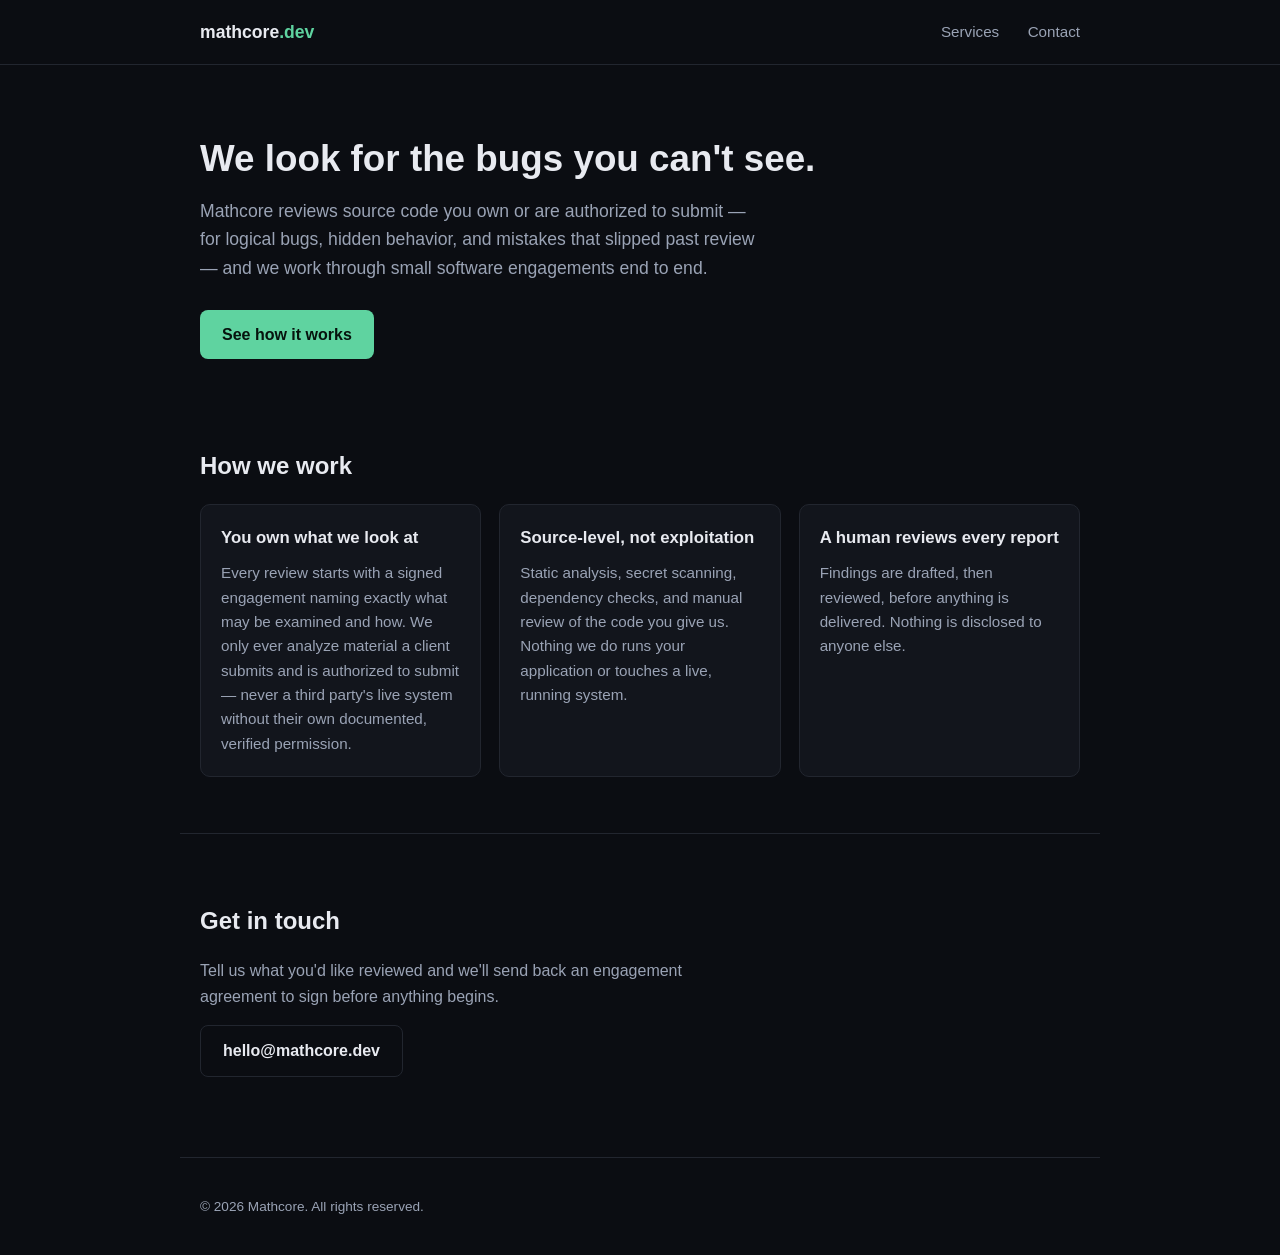
==== index.html @ 80feeaaf "Initial site: home + services pages Co-authored-by: Kiro <kiro@mathcore.dev>" ====
<!doctype html>
<html lang="en">
<head>
<meta charset="utf-8">
<meta name="viewport" content="width=device-width, initial-scale=1">
<title>Mathcore — security review and software engineering</title>
<meta name="description" content="Mathcore: source-level security review (the Bug Clinic), small software engagements, and applied security tooling.">
<link rel="stylesheet" href="/css/style.css">
</head>
<body>
<header class="site-header">
  <div class="wrap">
    <a class="brand" href="/">mathcore<span class="dot">.dev</span></a>
    <nav>
      <a href="/services.html">Services</a>
      <a href="/#contact">Contact</a>
    </nav>
  </div>
</header>

<main>
  <section class="hero wrap">
    <h1>We look for the bugs you can't see.</h1>
    <p class="lede">
      Mathcore reviews source code you own or are authorized to submit — for
      logical bugs, hidden behavior, and mistakes that slipped past review —
      and we work through small software engagements end to end.
    </p>
    <a class="cta" href="/services.html">See how it works</a>
  </section>

  <section class="wrap principles">
    <h2>How we work</h2>
    <div class="cards">
      <div class="card">
        <h3>You own what we look at</h3>
        <p>Every review starts with a signed engagement naming exactly what
          may be examined and how. We only ever analyze material a client
          submits and is authorized to submit — never a third party's live
          system without their own documented, verified permission.</p>
      </div>
      <div class="card">
        <h3>Source-level, not exploitation</h3>
        <p>Static analysis, secret scanning, dependency checks, and manual
          review of the code you give us. Nothing we do runs your
          application or touches a live, running system.</p>
      </div>
      <div class="card">
        <h3>A human reviews every report</h3>
        <p>Findings are drafted, then reviewed, before anything is
          delivered. Nothing is disclosed to anyone else.</p>
      </div>
    </div>
  </section>

  <section class="wrap contact" id="contact">
    <h2>Get in touch</h2>
    <p>Tell us what you'd like reviewed and we'll send back an engagement
      agreement to sign before anything begins.</p>
    <p><a class="cta-secondary" href="mailto:hello@mathcore.dev">hello@mathcore.dev</a></p>
  </section>
</main>

<footer class="site-footer wrap">
  <p>&copy; 2026 Mathcore. All rights reserved.</p>
</footer>
</body>
</html>
---- css/style.css ----
:root {
  --bg: #0b0d12;
  --bg-card: #12151c;
  --fg: #e8eaf0;
  --muted: #9aa3b5;
  --accent: #5fd3a0;
  --border: #22262f;
  --max: 920px;
}

* { box-sizing: border-box; }

body {
  margin: 0;
  background: var(--bg);
  color: var(--fg);
  font: 16px/1.6 -apple-system, "Segoe UI", Roboto, Helvetica, Arial, sans-serif;
}

.wrap { max-width: var(--max); margin: 0 auto; padding: 0 20px; }

.site-header {
  border-bottom: 1px solid var(--border);
  padding: 18px 0;
}
.site-header .wrap { display: flex; justify-content: space-between; align-items: center; }
.brand { color: var(--fg); text-decoration: none; font-weight: 700; font-size: 1.1rem; }
.brand .dot { color: var(--accent); }
nav a { color: var(--muted); text-decoration: none; margin-left: 24px; font-size: 0.95rem; }
nav a:hover, nav a.active { color: var(--fg); }

.hero { padding: 72px 20px 48px; }
.hero h1 { font-size: 2.3rem; line-height: 1.2; margin: 0 0 16px; max-width: 640px; }
.hero .lede { color: var(--muted); font-size: 1.1rem; max-width: 560px; margin: 0 0 28px; }

.cta, .cta-secondary {
  display: inline-block;
  padding: 12px 22px;
  border-radius: 8px;
  text-decoration: none;
  font-weight: 600;
}
.cta { background: var(--accent); color: #06130d; }
.cta-secondary { border: 1px solid var(--border); color: var(--fg); }

.principles { padding: 20px 20px 56px; }
.principles h2, .service h2, .contact h2 { font-size: 1.5rem; margin-bottom: 18px; }

.cards { display: grid; grid-template-columns: repeat(3, 1fr); gap: 18px; }
.card {
  background: var(--bg-card);
  border: 1px solid var(--border);
  border-radius: 10px;
  padding: 20px;
}
.card h3 { margin: 0 0 10px; font-size: 1.05rem; }
.card p { color: var(--muted); margin: 0; font-size: 0.95rem; }

.service { padding: 36px 20px; border-top: 1px solid var(--border); }
.service .price { color: var(--accent); font-size: 0.9rem; text-transform: uppercase; letter-spacing: 0.04em; margin: 0 0 14px; }
.service p { color: var(--muted); max-width: 680px; }
.steps { color: var(--muted); max-width: 680px; padding-left: 20px; }
.steps li { margin-bottom: 10px; }
.steps strong { color: var(--fg); }

.contact { padding: 48px 20px 64px; border-top: 1px solid var(--border); }
.contact p { color: var(--muted); max-width: 560px; }

.site-footer { padding: 24px 20px; border-top: 1px solid var(--border); color: var(--muted); font-size: 0.85rem; }

@media (max-width: 720px) {
  .cards { grid-template-columns: 1fr; }
  .hero h1 { font-size: 1.8rem; }
}
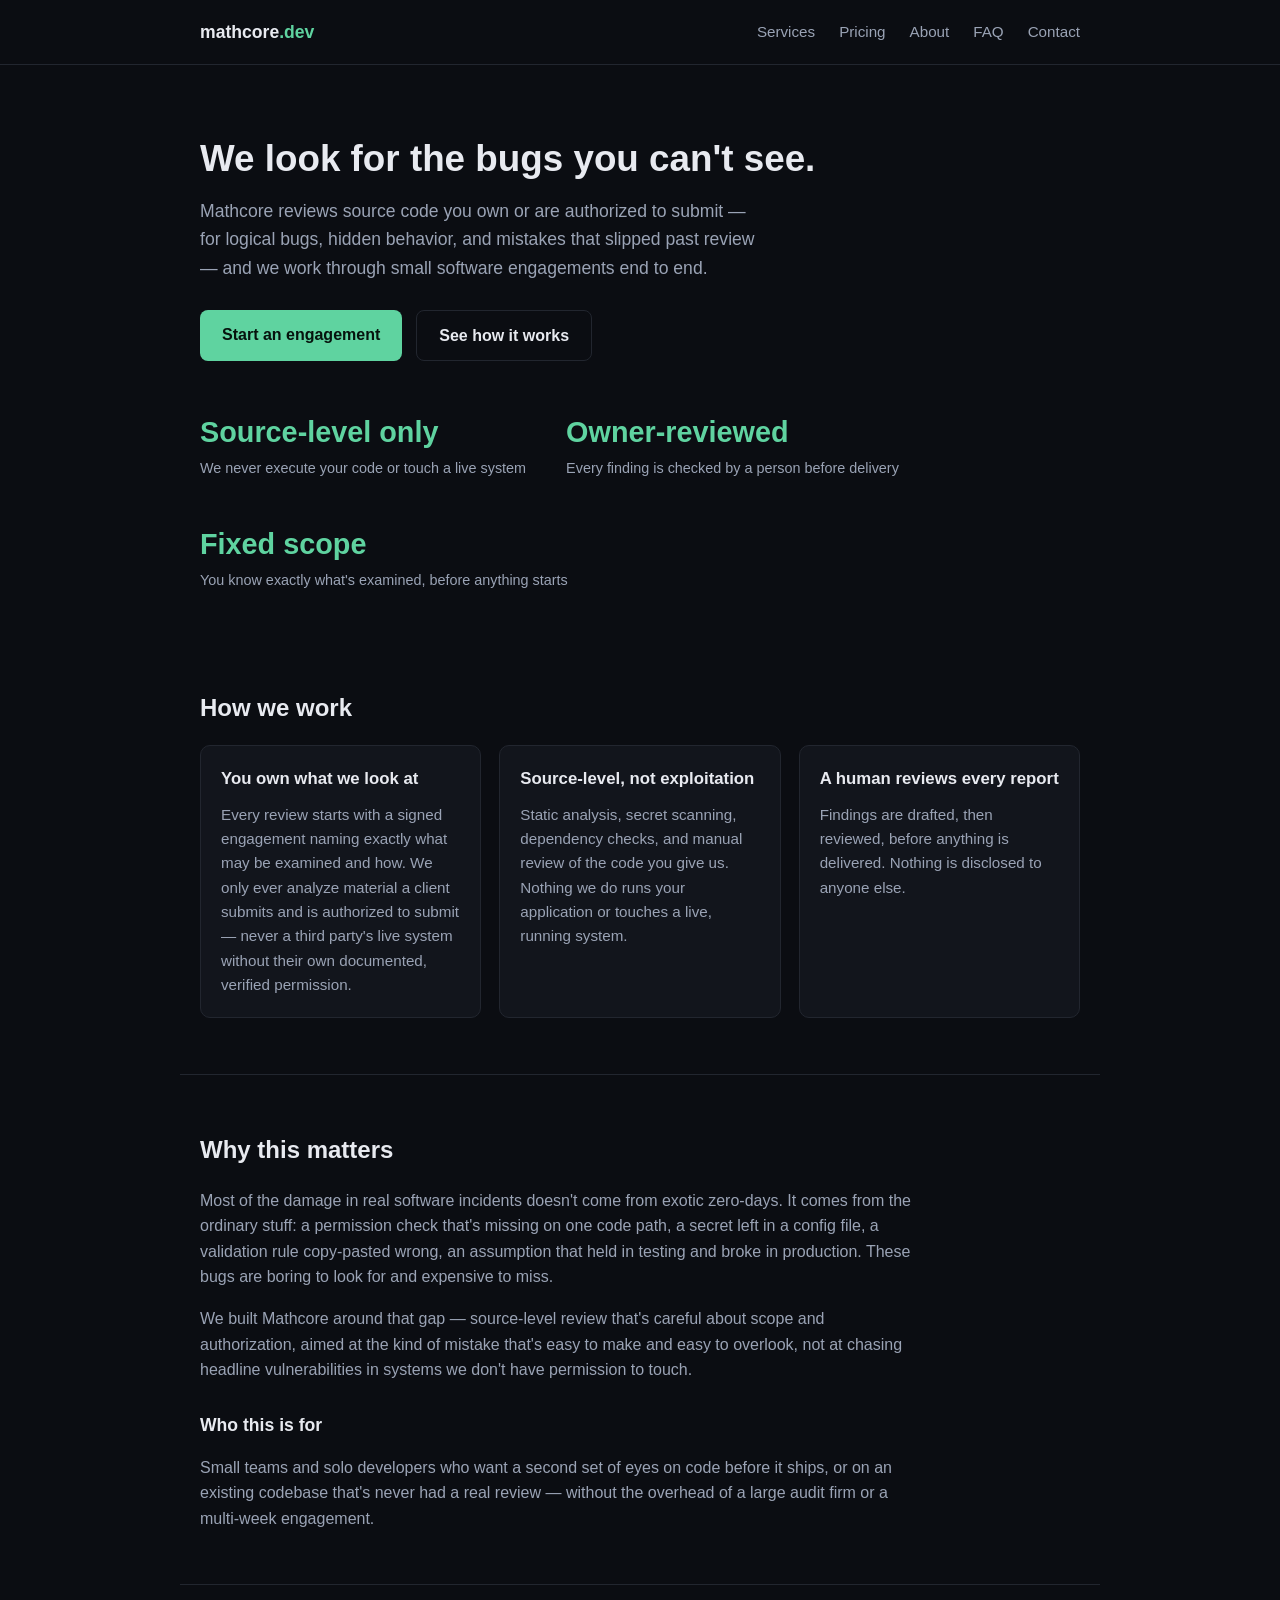
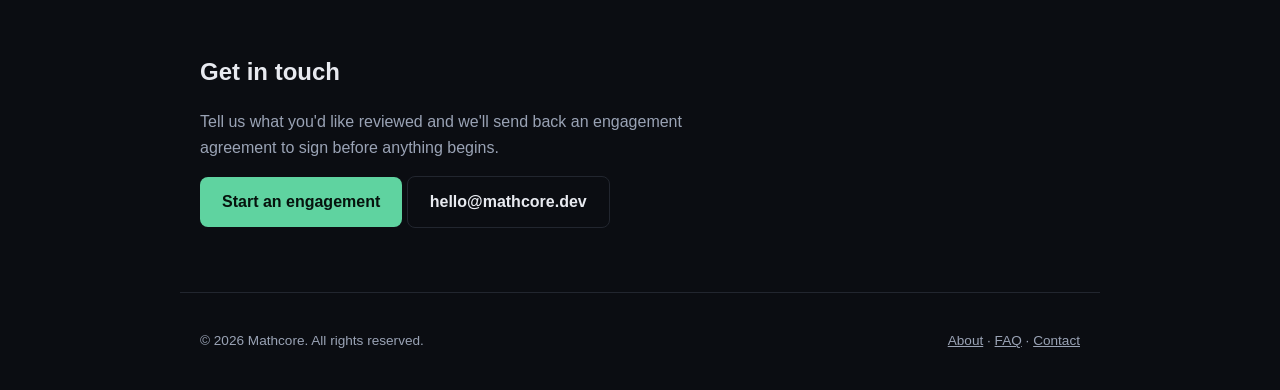
==== commit fe2784a7: "Expand site: pricing, about, FAQ, contact form with mail relay worker Co-authored-by: Kiro <kiro@mat" ====
--- a/index.html
+++ b/index.html
@@ -4,7 +4,7 @@
 <meta charset="utf-8">
 <meta name="viewport" content="width=device-width, initial-scale=1">
 <title>Mathcore — security review and software engineering</title>
-<meta name="description" content="Mathcore: source-level security review (the Bug Clinic), small software engagements, and applied security tooling.">
+<meta name="description" content="Mathcore reviews source code for logical bugs, hidden behavior, and mistakes — and takes on small, fixed-price software engagements. You own what we look at; nothing is disclosed without your review.">
 <link rel="stylesheet" href="/css/style.css">
 </head>
 <body>
@@ -13,7 +13,10 @@
     <a class="brand" href="/">mathcore<span class="dot">.dev</span></a>
     <nav>
       <a href="/services.html">Services</a>
-      <a href="/#contact">Contact</a>
+      <a href="/pricing.html">Pricing</a>
+      <a href="/about.html">About</a>
+      <a href="/faq.html">FAQ</a>
+      <a href="/contact.html">Contact</a>
     </nav>
   </div>
 </header>
@@ -26,7 +29,16 @@
       logical bugs, hidden behavior, and mistakes that slipped past review —
       and we work through small software engagements end to end.
     </p>
-    <a class="cta" href="/services.html">See how it works</a>
+    <div class="ctas">
+      <a class="cta" href="/contact.html">Start an engagement</a>
+      <a class="cta-secondary" href="/services.html">See how it works</a>
+    </div>
+  </section>
+
+  <section class="stats wrap">
+    <div class="stat"><strong>Source-level only</strong><span>We never execute your code or touch a live system</span></div>
+    <div class="stat"><strong>Owner-reviewed</strong><span>Every finding is checked by a person before delivery</span></div>
+    <div class="stat"><strong>Fixed scope</strong><span>You know exactly what's examined, before anything starts</span></div>
   </section>
 
   <section class="wrap principles">
@@ -53,16 +65,39 @@
     </div>
   </section>
 
+  <section class="page-section wrap">
+    <h2>Why this matters</h2>
+    <p>Most of the damage in real software incidents doesn't come from
+      exotic zero-days. It comes from the ordinary stuff: a permission
+      check that's missing on one code path, a secret left in a config
+      file, a validation rule copy-pasted wrong, an assumption that held
+      in testing and broke in production. These bugs are boring to look
+      for and expensive to miss.</p>
+    <p>We built Mathcore around that gap — source-level review that's
+      careful about scope and authorization, aimed at the kind of mistake
+      that's easy to make and easy to overlook, not at chasing headline
+      vulnerabilities in systems we don't have permission to touch.</p>
+    <h3>Who this is for</h3>
+    <p>Small teams and solo developers who want a second set of eyes on
+      code before it ships, or on an existing codebase that's never had a
+      real review — without the overhead of a large audit firm or a
+      multi-week engagement.</p>
+  </section>
+
   <section class="wrap contact" id="contact">
     <h2>Get in touch</h2>
     <p>Tell us what you'd like reviewed and we'll send back an engagement
       agreement to sign before anything begins.</p>
-    <p><a class="cta-secondary" href="mailto:hello@mathcore.dev">hello@mathcore.dev</a></p>
+    <div class="ctas">
+      <a class="cta" href="/contact.html">Start an engagement</a>
+      <a class="cta-secondary" href="mailto:hello@mathcore.dev">hello@mathcore.dev</a>
+    </div>
   </section>
 </main>
 
 <footer class="site-footer wrap">
   <p>&copy; 2026 Mathcore. All rights reserved.</p>
+  <p><a href="/about.html">About</a> &middot; <a href="/faq.html">FAQ</a> &middot; <a href="/contact.html">Contact</a></p>
 </footer>
 </body>
 </html>
--- a/css/style.css
+++ b/css/style.css
@@ -28,10 +28,16 @@
 .brand .dot { color: var(--accent); }
 nav a { color: var(--muted); text-decoration: none; margin-left: 24px; font-size: 0.95rem; }
 nav a:hover, nav a.active { color: var(--fg); }
+nav { display: flex; flex-wrap: wrap; }
 
 .hero { padding: 72px 20px 48px; }
 .hero h1 { font-size: 2.3rem; line-height: 1.2; margin: 0 0 16px; max-width: 640px; }
 .hero .lede { color: var(--muted); font-size: 1.1rem; max-width: 560px; margin: 0 0 28px; }
+.hero .ctas { display: flex; gap: 14px; flex-wrap: wrap; }
+
+.stats { display: flex; gap: 40px; flex-wrap: wrap; padding: 0 20px 56px; }
+.stat strong { display: block; font-size: 1.8rem; color: var(--accent); }
+.stat span { color: var(--muted); font-size: 0.9rem; }
 
 .cta, .cta-secondary {
   display: inline-block;
@@ -44,7 +50,13 @@
 .cta-secondary { border: 1px solid var(--border); color: var(--fg); }
 
 .principles { padding: 20px 20px 56px; }
-.principles h2, .service h2, .contact h2 { font-size: 1.5rem; margin-bottom: 18px; }
+.principles h2, .service h2, .contact h2, .page-section h2 { font-size: 1.5rem; margin-bottom: 18px; }
+.page-section { padding: 36px 20px; border-top: 1px solid var(--border); }
+.page-section p, .page-section li { color: var(--muted); max-width: 720px; }
+.page-section h3 { color: var(--fg); margin: 28px 0 8px; font-size: 1.1rem; }
+.page-intro { padding: 56px 20px 20px; }
+.page-intro h1 { font-size: 2rem; margin-bottom: 14px; }
+.page-intro .lede { color: var(--muted); font-size: 1.05rem; max-width: 680px; }
 
 .cards { display: grid; grid-template-columns: repeat(3, 1fr); gap: 18px; }
 .card {
@@ -63,12 +75,45 @@
 .steps li { margin-bottom: 10px; }
 .steps strong { color: var(--fg); }
 
+.pricing-table { width: 100%; max-width: 760px; border-collapse: collapse; margin-top: 16px; }
+.pricing-table th, .pricing-table td { text-align: left; padding: 10px 14px; border-bottom: 1px solid var(--border); font-size: 0.95rem; }
+.pricing-table th { color: var(--muted); font-weight: 600; font-size: 0.85rem; text-transform: uppercase; letter-spacing: 0.03em; }
+.pricing-table td { color: var(--fg); }
+.pricing-table td.muted { color: var(--muted); }
+
+.faq-item { border-bottom: 1px solid var(--border); padding: 18px 0; max-width: 760px; }
+.faq-item summary { cursor: pointer; font-weight: 600; color: var(--fg); list-style: none; }
+.faq-item summary::-webkit-details-marker { display: none; }
+.faq-item summary::before { content: "+ "; color: var(--accent); }
+.faq-item[open] summary::before { content: "– "; }
+.faq-item p { margin-top: 10px; }
+
+.form-field { margin-bottom: 18px; max-width: 480px; }
+.form-field label { display: block; margin-bottom: 6px; font-size: 0.9rem; color: var(--muted); }
+.form-field input, .form-field select, .form-field textarea {
+  width: 100%;
+  background: var(--bg-card);
+  border: 1px solid var(--border);
+  border-radius: 6px;
+  color: var(--fg);
+  padding: 10px 12px;
+  font: inherit;
+}
+.form-field textarea { min-height: 120px; resize: vertical; }
+.form-note { color: var(--muted); font-size: 0.85rem; max-width: 480px; }
+.form-status { margin-top: 14px; font-size: 0.9rem; }
+.form-status.ok { color: var(--accent); }
+.form-status.err { color: #e0776d; }
+
 .contact { padding: 48px 20px 64px; border-top: 1px solid var(--border); }
 .contact p { color: var(--muted); max-width: 560px; }
 
-.site-footer { padding: 24px 20px; border-top: 1px solid var(--border); color: var(--muted); font-size: 0.85rem; }
+.site-footer { padding: 24px 20px; border-top: 1px solid var(--border); color: var(--muted); font-size: 0.85rem; display: flex; justify-content: space-between; flex-wrap: wrap; gap: 10px; }
+.site-footer a { color: var(--muted); }
 
 @media (max-width: 720px) {
   .cards { grid-template-columns: 1fr; }
   .hero h1 { font-size: 1.8rem; }
+  .stats { gap: 24px; }
 }
+
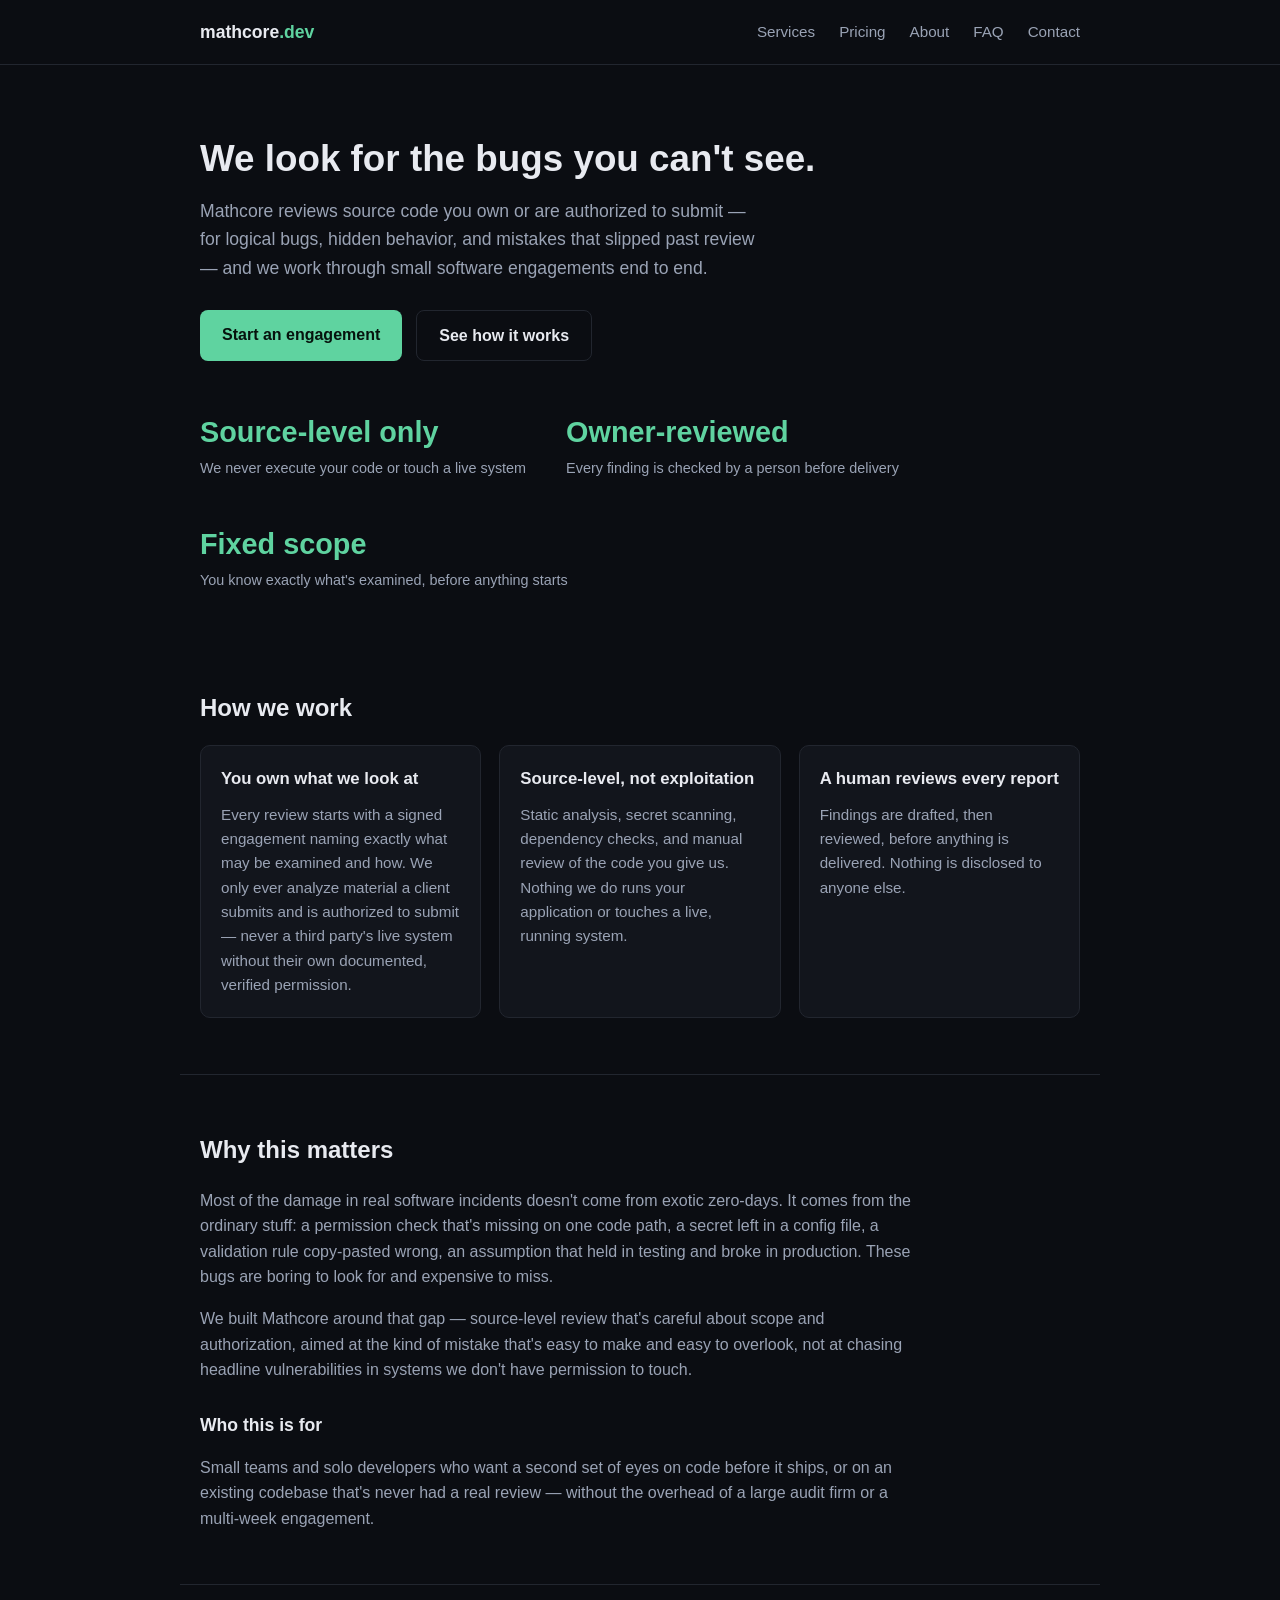
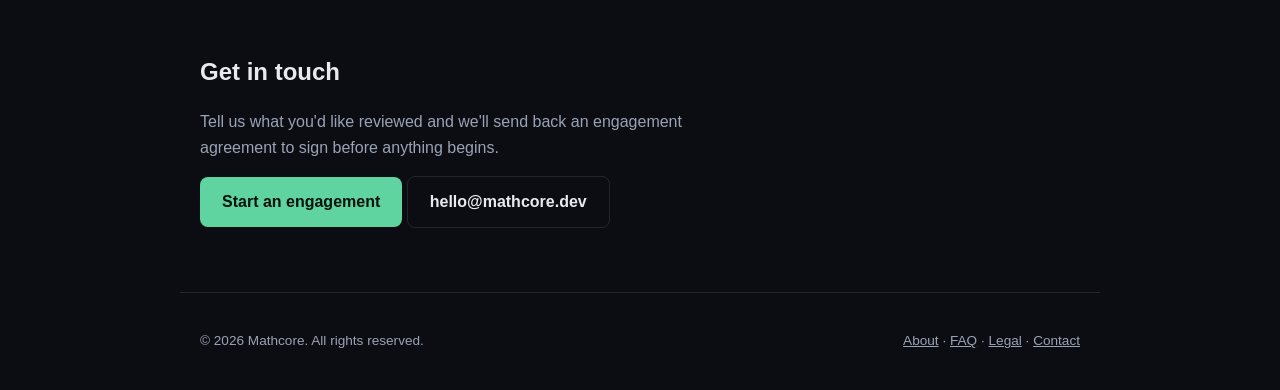
==== commit 085fbf64: "Add /legal page: data protection scope, retention/deletion policy, limitation of liability Co-author" ====
--- a/index.html
+++ b/index.html
@@ -5,18 +5,40 @@
 <meta name="viewport" content="width=device-width, initial-scale=1">
 <title>Mathcore — security review and software engineering</title>
 <meta name="description" content="Mathcore reviews source code for logical bugs, hidden behavior, and mistakes — and takes on small, fixed-price software engagements. You own what we look at; nothing is disclosed without your review.">
+<link rel="canonical" href="https://mathcore.dev/">
+<meta property="og:type" content="website">
+<meta property="og:site_name" content="Mathcore">
+<meta property="og:title" content="Mathcore — security review and software engineering">
+<meta property="og:description" content="Source-level code review and small, fixed-price software engagements. You own what we look at; nothing is disclosed without your review.">
+<meta property="og:url" content="https://mathcore.dev/">
+<meta name="twitter:card" content="summary">
+<meta name="twitter:title" content="Mathcore — security review and software engineering">
+<meta name="twitter:description" content="Source-level code review and small, fixed-price software engagements.">
 <link rel="stylesheet" href="/css/style.css">
+<link rel="ai-info" href="/ai.json">
+<script type="application/ld+json">
+{
+  "@context": "https://schema.org",
+  "@type": "ProfessionalService",
+  "name": "Mathcore",
+  "url": "https://mathcore.dev/",
+  "description": "Source-level code review (the Bug Clinic) and small, fixed-price software engagements. We only ever analyze code the client owns or is authorized to submit.",
+  "email": "hello@mathcore.dev",
+  "areaServed": "Worldwide",
+  "serviceType": ["Code review", "Software engagement"]
+}
+</script>
 </head>
 <body>
 <header class="site-header">
   <div class="wrap">
     <a class="brand" href="/">mathcore<span class="dot">.dev</span></a>
     <nav>
-      <a href="/services.html">Services</a>
-      <a href="/pricing.html">Pricing</a>
-      <a href="/about.html">About</a>
-      <a href="/faq.html">FAQ</a>
-      <a href="/contact.html">Contact</a>
+      <a href="/services">Services</a>
+      <a href="/pricing">Pricing</a>
+      <a href="/about">About</a>
+      <a href="/faq">FAQ</a>
+      <a href="/contact">Contact</a>
     </nav>
   </div>
 </header>
@@ -30,8 +52,8 @@
       and we work through small software engagements end to end.
     </p>
     <div class="ctas">
-      <a class="cta" href="/contact.html">Start an engagement</a>
-      <a class="cta-secondary" href="/services.html">See how it works</a>
+      <a class="cta" href="/contact">Start an engagement</a>
+      <a class="cta-secondary" href="/services">See how it works</a>
     </div>
   </section>
 
@@ -89,7 +111,7 @@
     <p>Tell us what you'd like reviewed and we'll send back an engagement
       agreement to sign before anything begins.</p>
     <div class="ctas">
-      <a class="cta" href="/contact.html">Start an engagement</a>
+      <a class="cta" href="/contact">Start an engagement</a>
       <a class="cta-secondary" href="mailto:hello@mathcore.dev">hello@mathcore.dev</a>
     </div>
   </section>
@@ -97,7 +119,7 @@
 
 <footer class="site-footer wrap">
   <p>&copy; 2026 Mathcore. All rights reserved.</p>
-  <p><a href="/about.html">About</a> &middot; <a href="/faq.html">FAQ</a> &middot; <a href="/contact.html">Contact</a></p>
+  <p><a href="/about">About</a> &middot; <a href="/faq">FAQ</a> &middot; <a href="/legal">Legal</a> &middot; <a href="/contact">Contact</a></p>
 </footer>
 </body>
 </html>
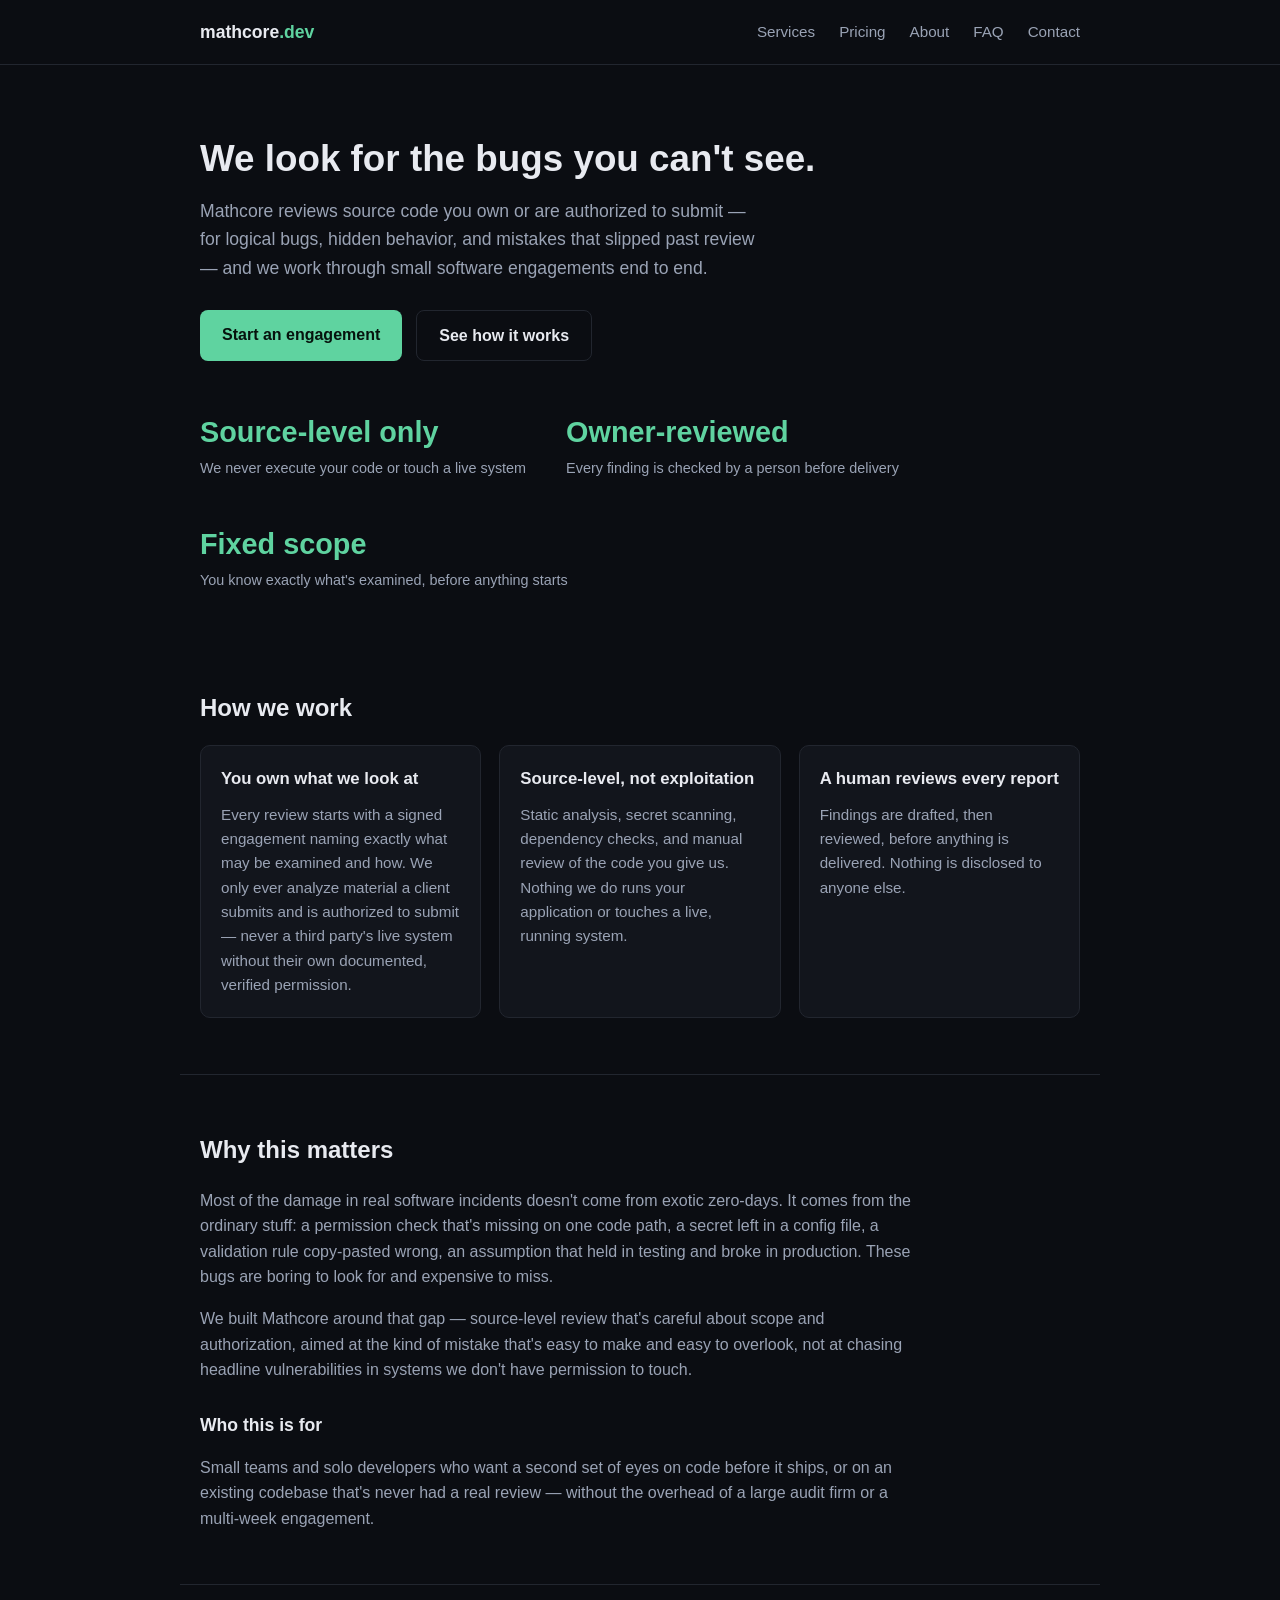
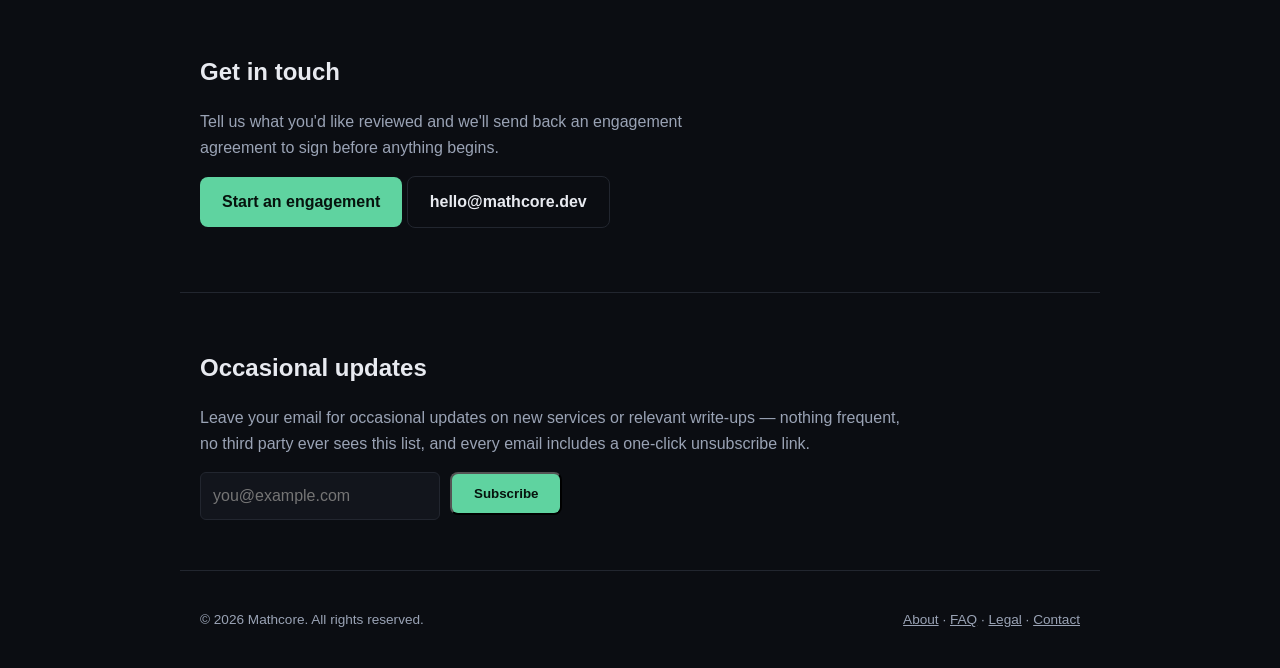
==== commit 9010c41e: "Add compliant opt-in newsletter signup/unsubscribe; fix worker redeploy breaking mail bindings Co-au" ====
--- a/index.html
+++ b/index.html
@@ -115,11 +115,29 @@
       <a class="cta-secondary" href="mailto:hello@mathcore.dev">hello@mathcore.dev</a>
     </div>
   </section>
+
+  <section class="wrap page-section">
+    <h2>Occasional updates</h2>
+    <p>Leave your email for occasional updates on new services or relevant
+      write-ups — nothing frequent, no third party ever sees this list, and
+      every email includes a one-click unsubscribe link.</p>
+    <form id="subscribe-form" style="display:flex; gap:10px; flex-wrap:wrap; align-items:flex-start;">
+      <input type="email" name="email" required maxlength="200" placeholder="you@example.com"
+        style="background:var(--bg-card); border:1px solid var(--border); border-radius:6px; color:var(--fg); padding:10px 12px; font:inherit; min-width:240px;">
+      <div style="position:absolute; left:-9999px;" aria-hidden="true">
+        <input name="website" type="text" tabindex="-1" autocomplete="off">
+      </div>
+      <button class="cta" type="submit">Subscribe</button>
+    </form>
+    <p id="subscribe-status" class="form-status" role="status"></p>
+  </section>
 </main>
 
 <footer class="site-footer wrap">
   <p>&copy; 2026 Mathcore. All rights reserved.</p>
   <p><a href="/about">About</a> &middot; <a href="/faq">FAQ</a> &middot; <a href="/legal">Legal</a> &middot; <a href="/contact">Contact</a></p>
 </footer>
+
+<script src="/js/subscribe.js"></script>
 </body>
 </html>
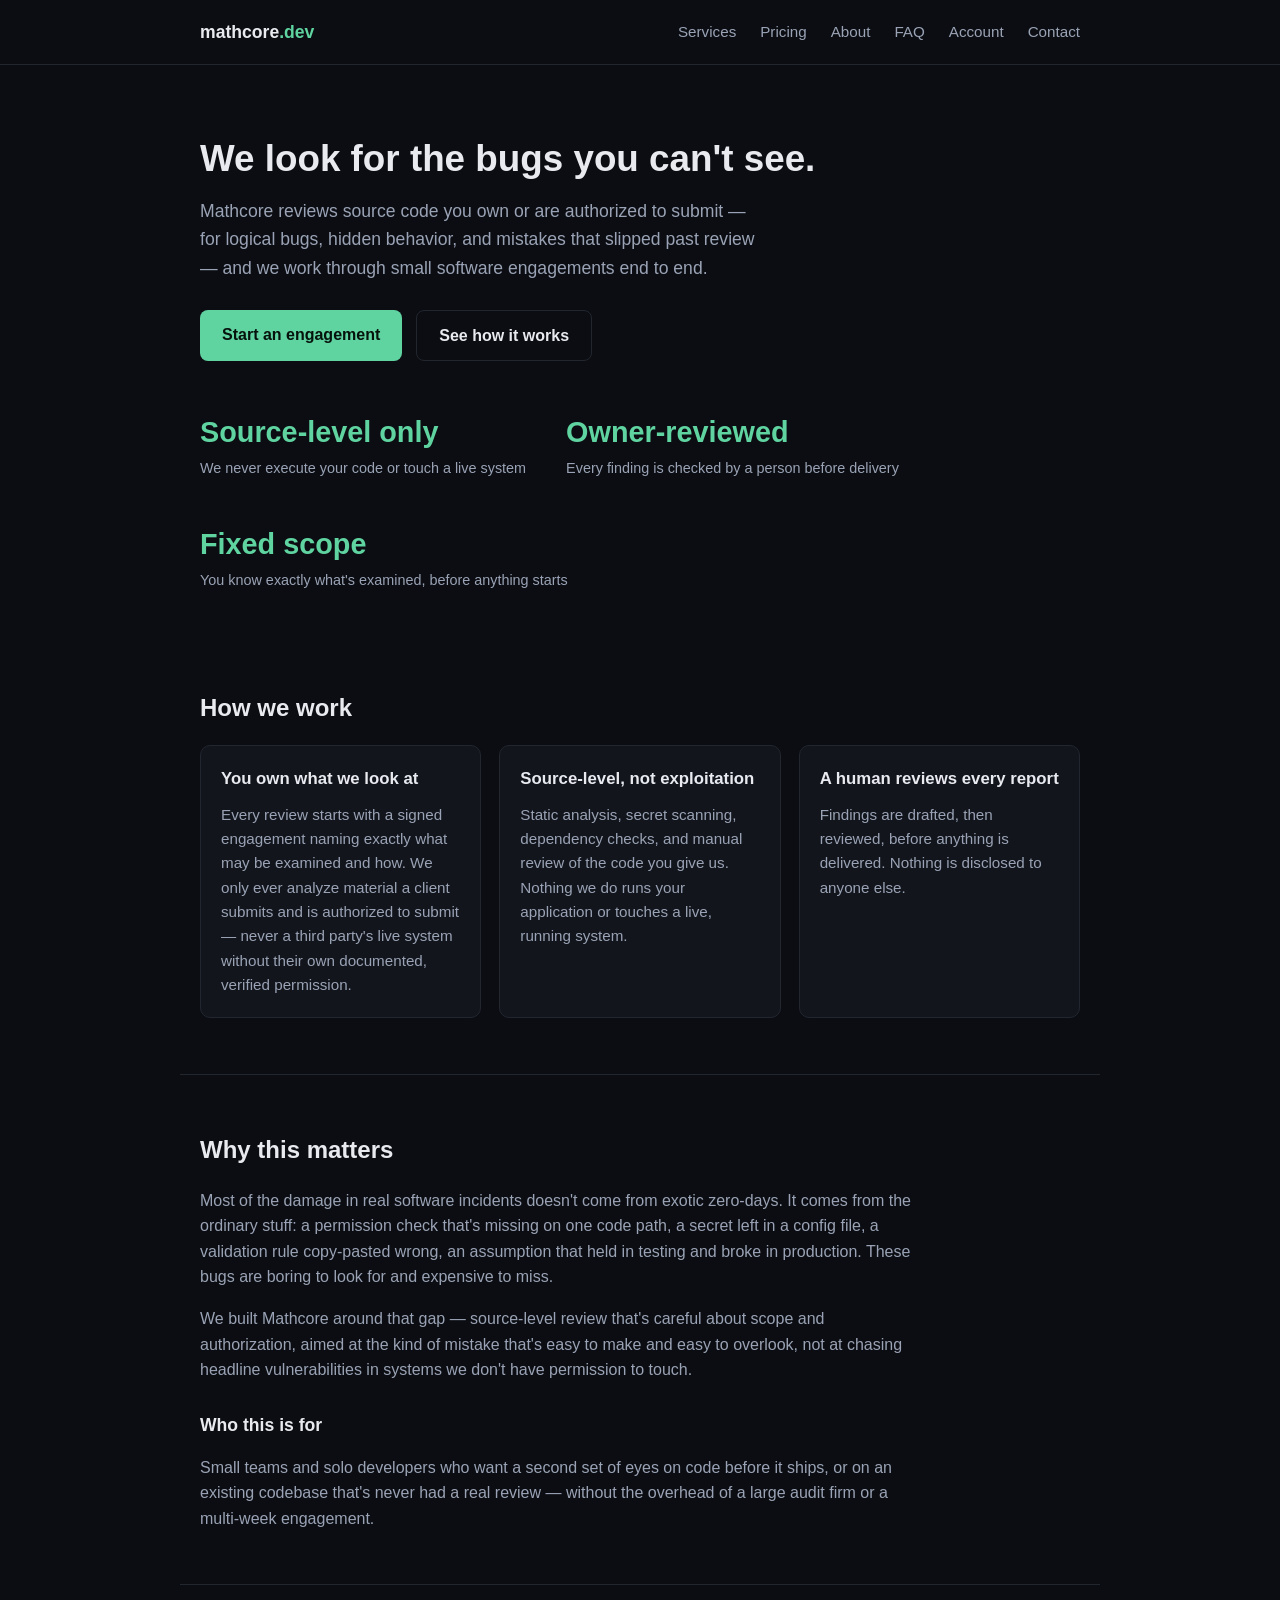
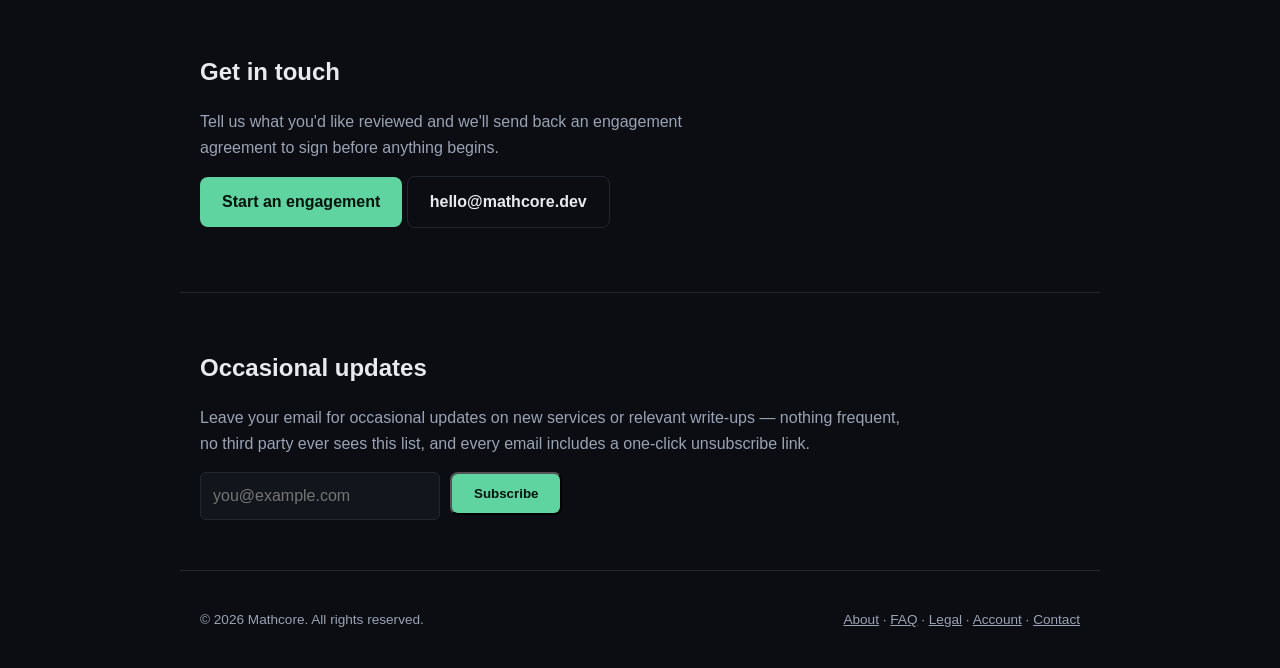
==== commit a93fb6e0: "Add real accounts: signup/login/logout, D1 storage with PBKDF2+AES-GCM+HMAC Co-authored-by: Kiro <ki" ====
--- a/index.html
+++ b/index.html
@@ -38,6 +38,7 @@
       <a href="/pricing">Pricing</a>
       <a href="/about">About</a>
       <a href="/faq">FAQ</a>
+      <a href="/account">Account</a>
       <a href="/contact">Contact</a>
     </nav>
   </div>
@@ -135,7 +136,7 @@
 
 <footer class="site-footer wrap">
   <p>&copy; 2026 Mathcore. All rights reserved.</p>
-  <p><a href="/about">About</a> &middot; <a href="/faq">FAQ</a> &middot; <a href="/legal">Legal</a> &middot; <a href="/contact">Contact</a></p>
+  <p><a href="/about">About</a> &middot; <a href="/faq">FAQ</a> &middot; <a href="/legal">Legal</a> &middot; <a href="/account">Account</a> &middot; <a href="/contact">Contact</a></p>
 </footer>
 
 <script src="/js/subscribe.js"></script>
